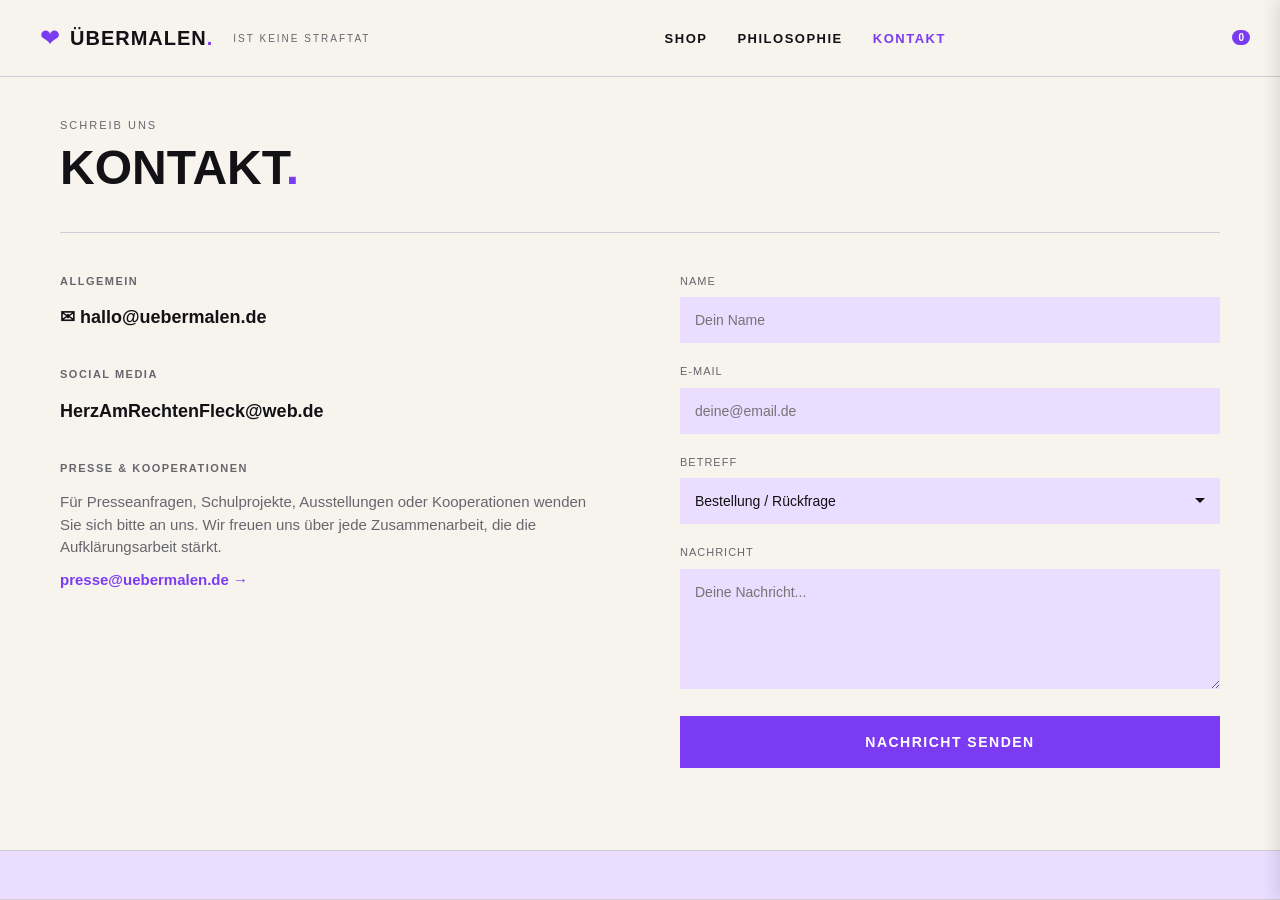
==== kontakt.html @ 70829ca5 "Erster Commit fuer Github pages" ====
<!DOCTYPE html>
<html lang="de">
<head>
    <meta charset="UTF-8">
    <meta name="viewport" content="width=device-width, initial-scale=1.0">
    <title>ÜBERMALEN — Ist Keine Straftat Online Shop</title>
    <link rel="stylesheet" href="style.css">
</head>
<body>

    <header>
        <div class="nav-container">
            <a href="index.html" class="logo-section">
                <span class="logo-heart">❤</span>
                <div>
                    <div class="logo-text">Übermalen<span>.</span></div>
                </div>
                <span class="logo-subtext">Ist keine Straftat</span>
            </a>
            <nav>
                <ul>
                    <li><a href="shop.html" id="nav-shop">Shop</a></li>
                    <li><a href="philosophie.html" id="nav-philosophie">Philosophie</a></li>
                    <li><a href="kontakt.html" id="nav-kontakt">Kontakt</a></li>
                </ul>
            </nav>
            <button class="cart-icon-btn" onclick="toggleCart()">
                 <span class="cart-count" id="cart-count">0</span>
            </button>
        </div>
    </header>

    <main>
        <div class="section-subtitle">Schreib uns</div>
        <h1 class="section-title">Kontakt<span>.</span></h1>

        <section class="kontakt-grid">
            <div>
                <div class="kontakt-info-block">
                    <h3>Allgemein</h3>
                    <a href="mailto:hallo@uebermalen.de" class="kontakt-link">✉ hallo@uebermalen.de</a>
                </div>

                <div class="kontakt-info-block">
                    <h3>Social Media</h3>
                    <a href="https://instagram.com/uebermalen.projekt" target="_blank" class="kontakt-link"> HerzAmRechtenFleck@web.de</a>
                </div>

                <div class="kontakt-info-block">
                    <h3>Presse & Kooperationen</h3>
                    <p class="kontakt-text"> Für Presseanfragen, Schulprojekte, Ausstellungen oder Kooperationen wenden Sie sich bitte an uns. Wir freuen uns über jede Zusammenarbeit, die die Aufklärungsarbeit stärkt. </p>
                    <a href="mailto:presse@uebermalen.de" class="kontakt-link" style="font-size:15px; color:var(--primary-color); margin-top:10px;">presse@uebermalen.de &rarr;</a>
                </div>
            </div>

            <div>
                <form onsubmit="event.preventDefault(); alert('Ihre Nachricht wurde erfolgreich gesendet!'); this.reset();">
                    <div class="form-group">
                        <label for="name">Name</label>
                        <input type="text" id="name" class="form-control" placeholder="Dein Name" required>
                    </div>

                    <div class="form-group">
                        <label for="email">E-Mail</label>
                        <input type="email" id="email" class="form-control" placeholder="deine@email.de" required>
                    </div>

                    <div class="form-group">
                        <label for="betreff">Betreff</label>
                        <select id="betreff" class="form-control">
                            <option>Bestellung / Rückfrage</option>
                            <option>Kooperation</option>
                            <option>Presseanfrage</option>
                            <option>Allgemeines</option>
                        </select>
                    </div>

                    <div class="form-group">
                        <label for="nachricht">Nachricht</label>
                        <textarea id="nachricht" class="form-control" placeholder="Deine Nachricht..." required></textarea>
                    </div>

                    <button type="submit" class="btn-submit">Nachricht Senden</button>
                </form>
            </div>
        </section>
    </main>

    <!-- Shopping Cart Sidebar -->
    <div class="cart-modal" id="cartModal">
        <div class="cart-header">
            <h2>Warenkorb</h2>
            <button class="close-cart" onclick="toggleCart()">&times;</button>
        </div>
        <div class="cart-items" id="cartItems">
            <!-- Items load dynamically -->
            <p style="color: var(--text-muted); text-align: center; margin-top: 40px;">Dein Warenkorb ist leer.</p>
        </div>
        <div class="cart-footer">
            <div class="cart-total">
                <span>Gesamtsumme:</span>
                <span id="cartTotal">0,00 €</span>
            </div>
            <button class="checkout-btn" onclick="alert('Vielen Dank für Ihre Bestellung!')">Zur Kasse</button>
        </div>
    </div>

    <!-- Ticker Marquee -->
    <div class="marquee-bar">
        <div class="marquee-content">
            <span>♥ ZIVILCOURAGE</span>
            <span>• KEIN PLATZ FÜR HASS</span>
            <span>• §303 STGB</span>
            <span>• ÜBERMALEN IST KEINE STRAFTAT</span>
            <span>• ZIVILCOURAGE</span>
            <span>• KEIN PLATZ FÜR HASS</span>
            <span>• §303 STGB</span>
            <span>• ÜBERMALEN IST KEINE STRAFTAT</span>
        </div>
    </div>

    <script>
        // Shopping Cart Logic
        let cart = JSON.parse(localStorage.getItem('uebermalen_cart')) || [];

        function saveCart() {
            localStorage.setItem('uebermalen_cart', JSON.stringify(cart));
            updateCartUI();
        }

        function toggleCart() {
            document.getElementById('cartModal').classList.toggle('open');
        }

        function addToCart(name, price, sizeId) {
            const sizeSelect = document.getElementById(sizeId);
            const size = sizeSelect ? sizeSelect.value : 'Standard';
            
            const existingItem = cart.find(item => item.name === name && item.size === size);
            if (existingItem) {
                existingItem.qty += 1;
            } else {
                cart.push({ name, price, size, qty: 1 });
            }
            saveCart();
            // Open cart to show user item was added
            document.getElementById('cartModal').classList.add('open');
        }

        function removeFromCart(index) {
            cart.splice(index, 1);
            saveCart();
        }

        function updateCartUI() {
            const cartCount = document.getElementById('cart-count');
            const cartItems = document.getElementById('cartItems');
            const cartTotal = document.getElementById('cartTotal');
            
            // Total quantity
            const totalQty = cart.reduce((sum, item) => sum + item.qty, 0);
            cartCount.textContent = totalQty;

            if (cart.length === 0) {
                cartItems.innerHTML = '<p style="color: var(--text-muted); text-align: center; margin-top: 40px;">Dein Warenkorb ist leer.</p>';
                cartTotal.textContent = '0,00 €';
                return;
            }

            let html = '';
            let total = 0;
            cart.forEach((item, index) => {
                const itemTotal = item.price * item.qty;
                total += itemTotal;
                html += `
                    <div class="cart-item">
                        <div class="cart-item-info">
                            <h4>${item.name}</h4>
                            <p>Größe: ${item.size} | Menge: ${item.qty}</p>
                        </div>
                        <div style="display: flex; align-items: center;">
                            <span class="cart-item-price">${itemTotal.toFixed(2).replace('.', ',')} €</span>
                            <button class="remove-item" onclick="removeFromCart(${index})">&times;</button>
                        </div>
                    </div>
                `;
            });
            cartItems.innerHTML = html;
            cartTotal.textContent = total.toFixed(2).replace('.', ',') + ' €';
        }

        // Highlight active nav item
        const currentFile = window.location.pathname.split("/").pop();
        if (currentFile === "shop.html") document.getElementById('nav-shop')?.classList.add('active');
        if (currentFile === "philosophie.html") document.getElementById('nav-philosophie')?.classList.add('active');
        if (currentFile === "kontakt.html") document.getElementById('nav-kontakt')?.classList.add('active');

        // Initial UI load
        updateCartUI();
    </script>
</body>
</html>
---- style.css ----
/* CSS Stylesheet for Übermalen Online Shop */
:root {
    --bg-color: #f7f4ee;
    --primary-color: #7b3bf2;
    --primary-light: #eaddff;
    --text-dark: #111116;
    --text-muted: #66666e;
    --border-color: #d1cbd4;
    --white: #ffffff;
    --font-main: 'Helvetica Neue', Arial, sans-serif;
}

*, *::before, *::after {
    box-sizing: border-box;
    margin: 0;
    padding: 0;
}

body {
    background-color: var(--bg-color);
    color: var(--text-dark);
    font-family: var(--font-main);
    line-height: 1.5;
    padding-bottom: 60px;
}

/* Header & Navigation */
header {
    border-bottom: 1px solid var(--border-color);
    padding: 20px 40px;
    background-color: var(--bg-color);
    position: sticky;
    top: 0;
    z-index: 100;
}

.nav-container {
    max-width: 1200px;
    margin: 0 auto;
    display: flex;
    justify-content: space-between;
    align-items: center;
}

.logo-section {
    display: flex;
    align-items: center;
    gap: 10px;
    text-decoration: none;
    color: var(--text-dark);
}

.logo-heart {
    color: var(--primary-color);
    font-size: 24px;
}

.logo-text {
    font-weight: 900;
    font-size: 20px;
    text-transform: uppercase;
    letter-spacing: 1px;
}

.logo-text span {
    color: var(--primary-color);
}

.logo-subtext {
    font-size: 10px;
    letter-spacing: 2px;
    color: var(--text-muted);
    text-transform: uppercase;
    margin-left: 10px;
}

nav ul {
    display: flex;
    list-style: none;
    gap: 30px;
}

nav ul li a {
    text-decoration: none;
    color: var(--text-dark);
    text-transform: uppercase;
    font-size: 13px;
    font-weight: 600;
    letter-spacing: 1.5px;
    transition: color 0.2s ease;
}

nav ul li a:hover, nav ul li a.active {
    color: var(--primary-color);
}

.cart-icon-btn {
    background: none;
    border: none;
    cursor: pointer;
    position: relative;
    color: var(--text-dark);
    font-size: 18px;
}

.cart-count {
    position: absolute;
    top: -8px;
    right: -10px;
    background-color: var(--primary-color);
    color: var(--white);
    font-size: 10px;
    font-weight: bold;
    padding: 2px 6px;
    border-radius: 10px;
}

/* Main Content Containers */
main {
    max-width: 1200px;
    margin: 40px auto;
    padding: 0 20px;
}

/* Hero Section (Index/Home) */
.hero-section {
    display: flex;
    align-items: center;
    justify-content: space-between;
    min-height: 70vh;
    gap: 40px;
}

.hero-text-side {
    flex: 1;
}

.tag-badge {
    display: inline-block;
    background-color: var(--primary-light);
    color: var(--primary-color);
    font-size: 11px;
    font-weight: bold;
    padding: 4px 10px;
    text-transform: uppercase;
    letter-spacing: 1px;
    margin-bottom: 25px;
}

.hero-title {
    font-size: 64px;
    font-weight: 900;
    line-height: 0.95;
    text-transform: uppercase;
    margin-bottom: 25px;
    color: var(--text-dark);
}

.hero-title span.strike {
    color: var(--primary-color);
    position: relative;
    display: inline-block;
}

.hero-title span.strike::after {
    content: "";
    position: absolute;
    left: 0;
    top: 50%;
    width: 100%;
    height: 4px;
    background-color: var(--text-dark);
    transform: translateY(-50%);
}

.hero-description {
    font-size: 16px;
    color: var(--text-muted);
    max-width: 450px;
    margin-bottom: 35px;
}

.cta-buttons {
    display: flex;
    gap: 20px;
}

.btn-primary {
    background-color: var(--primary-color);
    color: var(--white);
    border: none;
    padding: 15px 30px;
    font-size: 14px;
    font-weight: bold;
    text-transform: uppercase;
    letter-spacing: 1px;
    cursor: pointer;
    text-decoration: none;
    display: inline-flex;
    align-items: center;
    gap: 10px;
    transition: background-color 0.2s ease;
}

.btn-primary:hover {
    background-color: #6226cf;
}

.btn-secondary {
    background-color: transparent;
    color: var(--text-dark);
    border: 1px solid var(--border-color);
    padding: 15px 30px;
    font-size: 14px;
    font-weight: bold;
    text-transform: uppercase;
    letter-spacing: 1px;
    cursor: pointer;
    text-decoration: none;
    transition: background-color 0.2s ease;
}

.btn-secondary:hover {
    background-color: rgba(0, 0, 0, 0.04);
}

.hero-graphic-side {
    flex: 1;
    display: flex;
    justify-content: center;
    align-items: center;
    position: relative;
}

.big-heart {
    font-size: 280px;
    color: var(--primary-color);
    filter: drop-shadow(8px 8px 0px rgba(0,0,0,0.05));
    line-height: 1;
}

.shop-preview-section {
    margin-top: 80px;
    padding-top: 60px;
    border-top: 1px solid var(--border-color);
}

.shop-preview-header {
    display: flex;
    align-items: center;
    justify-content: space-between;
    gap: 20px;
    margin-bottom: 40px;
}

.shop-preview-header .section-title {
    font-size: 40px;
    margin-bottom: 0;
}

.shop-preview-header .btn-secondary {
    padding: 14px 28px;
}

.products-grid {
    display: grid;
    grid-template-columns: repeat(auto-fill, minmax(300px, 1fr));
    gap: 40px;
}

.graphic-caption {
    position: absolute;
    bottom: -20px;
    right: 40px;
    font-size: 10px;
    text-transform: uppercase;
    letter-spacing: 1.5px;
    color: var(--text-muted);
    text-align: right;
}

/* Ticker Marquee */
.marquee-bar {
    background-color: var(--primary-light);
    border-top: 1px solid var(--border-color);
    border-bottom: 1px solid var(--border-color);
    padding: 12px 0;
    overflow: hidden;
    white-space: nowrap;
    position: fixed;
    bottom: 0;
    width: 100%;
    z-index: 99;
}

.marquee-content {
    display: inline-block;
    animation: marquee 25s linear infinite;
    padding-left: 100%;
}

.marquee-content span {
    font-size: 11px;
    text-transform: uppercase;
    letter-spacing: 2px;
    color: var(--primary-color);
    font-weight: bold;
    margin-right: 50px;
}

@keyframes marquee {
    0% { transform: translate3d(0, 0, 0); }
    100% { transform: translate3d(-100%, 0, 0); }
}

/* Philosophie Page */
.section-subtitle {
    font-size: 11px;
    text-transform: uppercase;
    letter-spacing: 2px;
    color: var(--text-muted);
    margin-bottom: 10px;
}

.section-title {
    font-size: 48px;
    font-weight: 900;
    text-transform: uppercase;
    margin-bottom: 40px;
    line-height: 1;
}

.section-title span {
    color: var(--primary-color);
}

.content-grid {
    display: grid;
    grid-template-columns: 1fr 2fr;
    gap: 60px;
    border-top: 1px solid var(--border-color);
    padding-top: 40px;
    margin-bottom: 60px;
}

.grid-label {
    font-size: 12px;
    text-transform: uppercase;
    letter-spacing: 1.5px;
    font-weight: bold;
    color: var(--text-muted);
}

.grid-text p {
    font-size: 18px;
    line-height: 1.6;
    margin-bottom: 25px;
    color: var(--text-dark);
}

.grid-text p strong {
    font-weight: 700;
}

/* Kontakt Form */
.kontakt-grid {
    display: grid;
    grid-template-columns: 1fr 1fr;
    gap: 80px;
    border-top: 1px solid var(--border-color);
    padding-top: 40px;
}

.kontakt-info-block {
    margin-bottom: 35px;
}

.kontakt-info-block h3 {
    font-size: 11px;
    text-transform: uppercase;
    letter-spacing: 1.5px;
    color: var(--text-muted);
    margin-bottom: 15px;
}

.kontakt-link {
    color: var(--text-dark);
    font-size: 18px;
    text-decoration: none;
    font-weight: bold;
    display: inline-flex;
    align-items: center;
    gap: 8px;
}

.kontakt-link:hover {
    color: var(--primary-color);
}

.kontakt-text {
    font-size: 15px;
    color: var(--text-muted);
    line-height: 1.5;
}

.form-group {
    margin-bottom: 20px;
}

.form-group label {
    display: block;
    font-size: 11px;
    text-transform: uppercase;
    letter-spacing: 1px;
    color: var(--text-muted);
    margin-bottom: 8px;
}

.form-control {
    width: 100%;
    background-color: var(--primary-light);
    border: none;
    padding: 15px;
    font-family: var(--font-main);
    font-size: 14px;
    color: var(--text-dark);
    outline: none;
    transition: background-color 0.2s ease;
}

.form-control:focus {
    background-color: #decfff;
}

select.form-control {
    appearance: none;
    background-image: url("data:image/svg+xml;utf8,<svg xmlns='http://www.w3.org/2000/svg' width='10' height='6' viewBox='0 0 10 6'><path d='M0 0l5 5 5-5z' fill='%23111116'/></svg>");
    background-repeat: no-repeat;
    background-position: right 15px center;
}

textarea.form-control {
    min-height: 120px;
    resize: vertical;
}

.btn-submit {
    width: 100%;
    background-color: var(--primary-color);
    color: var(--white);
    border: none;
    padding: 18px;
    font-size: 14px;
    font-weight: bold;
    text-transform: uppercase;
    letter-spacing: 1.5px;
    cursor: pointer;
    transition: background-color 0.2s ease;
}

.btn-submit:hover {
    background-color: #6226cf;
}

/* Shop / Products */
.products-grid {
    display: grid;
    grid-template-columns: repeat(auto-fill, minmax(300px, 1fr));
    gap: 40px;
}

.product-card {
    background-color: var(--white);
    border: 1px solid var(--border-color);
    padding: 20px;
    display: flex;
    flex-direction: column;
    justify-content: space-between;
}

.product-image-placeholder {
    background-color: var(--bg-color);
    height: 250px;
    display: flex;
    justify-content: center;
    align-items: center;
    margin-bottom: 20px;
    font-size: 64px;
    color: var(--primary-color);
}

.product-info h3 {
    font-size: 18px;
    font-weight: bold;
    text-transform: uppercase;
    margin-bottom: 5px;
}

.product-price {
    font-size: 16px;
    font-weight: bold;
    color: var(--primary-color);
    margin-bottom: 15px;
}

.product-options {
    margin-bottom: 15px;
}

.product-options label {
    font-size: 11px;
    text-transform: uppercase;
    color: var(--text-muted);
    display: block;
    margin-bottom: 5px;
}

.size-select {
    width: 100%;
    padding: 8px;
    border: 1px solid var(--border-color);
    background-color: var(--bg-color);
    outline: none;
}

/* Shopping Cart Drawer/Modal */
.cart-modal {
    position: fixed;
    top: 0;
    right: -400px;
    width: 400px;
    height: 100vh;
    background-color: var(--white);
    box-shadow: -5px 0 15px rgba(0,0,0,0.1);
    z-index: 1000;
    transition: right 0.3s ease;
    padding: 30px;
    display: flex;
    flex-direction: column;
}

.cart-modal.open {
    right: 0;
}

.cart-header {
    display: flex;
    justify-content: space-between;
    align-items: center;
    border-bottom: 1px solid var(--border-color);
    padding-bottom: 15px;
    margin-bottom: 20px;
}

.cart-header h2 {
    font-size: 20px;
    text-transform: uppercase;
    font-weight: 900;
}

.close-cart {
    background: none;
    border: none;
    font-size: 24px;
    cursor: pointer;
    color: var(--text-dark);
}

.cart-items {
    flex: 1;
    overflow-y: auto;
}

.cart-item {
    display: flex;
    justify-content: space-between;
    align-items: center;
    padding: 15px 0;
    border-bottom: 1px solid var(--bg-color);
}

.cart-item-info h4 {
    font-size: 14px;
    text-transform: uppercase;
}

.cart-item-info p {
    font-size: 12px;
    color: var(--text-muted);
}

.cart-item-price {
    font-weight: bold;
    font-size: 14px;
}

.remove-item {
    background: none;
    border: none;
    color: #ff4d4d;
    cursor: pointer;
    font-size: 12px;
    margin-left: 10px;
}

.cart-footer {
    border-top: 1px solid var(--border-color);
    padding-top: 20px;
}

.cart-total {
    display: flex;
    justify-content: space-between;
    font-weight: bold;
    font-size: 18px;
    margin-bottom: 20px;
}

.checkout-btn {
    width: 100%;
    background-color: var(--primary-color);
    color: var(--white);
    border: none;
    padding: 15px;
    text-transform: uppercase;
    font-weight: bold;
    cursor: pointer;
    letter-spacing: 1px;
}
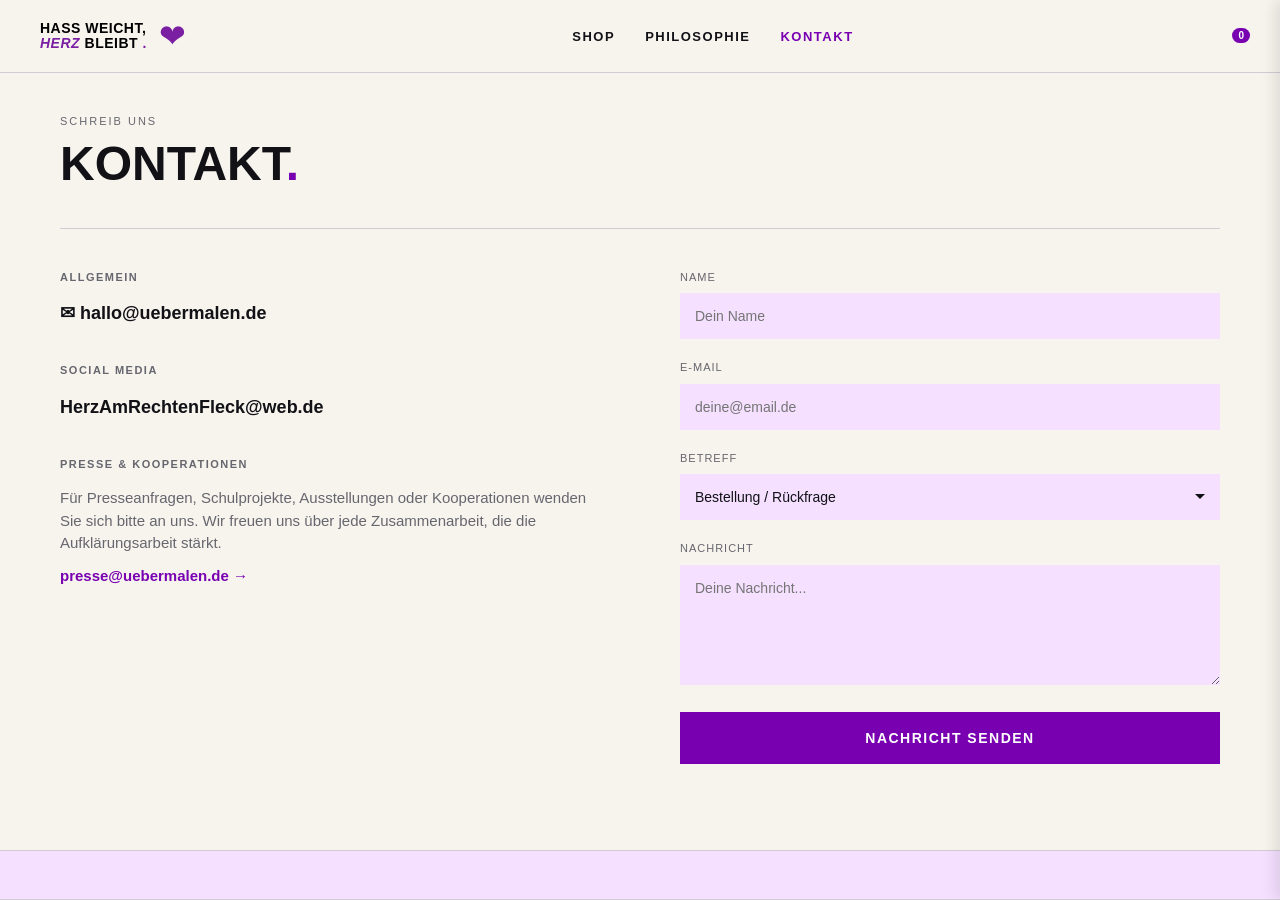
==== commit 1eced0f8: "Neue Farbe" ====
--- a/kontakt.html
+++ b/kontakt.html
@@ -10,12 +10,12 @@
 
     <header>
         <div class="nav-container">
-            <a href="index.html" class="logo-section">
-                <span class="logo-heart">❤</span>
-                <div>
-                    <div class="logo-text">Übermalen<span>.</span></div>
-                </div>
-                <span class="logo-subtext">Ist keine Straftat</span>
+           <a href="index.html" class="logo-section" style="display: flex; align-items: center; gap: 12px; text-decoration: none;">
+                <div style="font-family: sans-serif; font-weight: 900; text-transform: uppercase; line-height: 1.1; font-size: 14px; color: #000000; letter-spacing: 0.5px;">
+                    Hass weicht,<br><span style="color: #7A1FA2; font-style: italic;">herz</span>
+                    bleibt <span style="color: #7A1FA2;">.</span>
+                </div>
+                <span style="color: #7A1FA2; font-size: 32px; line-height: 1;">❤</span>
             </a>
             <nav>
                 <ul>
--- a/style.css
+++ b/style.css
@@ -1,8 +1,8 @@
 /* CSS Stylesheet for Übermalen Online Shop */
 :root {
     --bg-color: #f7f4ee;
-    --primary-color: #7b3bf2;
-    --primary-light: #eaddff;
+    --primary-color: #7800b1;
+    --primary-light: #f5e0ff;
     --text-dark: #111116;
     --text-muted: #66666e;
     --border-color: #d1cbd4;
@@ -203,7 +203,7 @@
 }
 
 .btn-primary:hover {
-    background-color: #6226cf;
+    background-color: #7800b1;
 }
 
 .btn-secondary {
@@ -459,7 +459,7 @@
 }
 
 .btn-submit:hover {
-    background-color: #6226cf;
+    background-color: #7800b1;
 }
 
 /* Shop / Products */
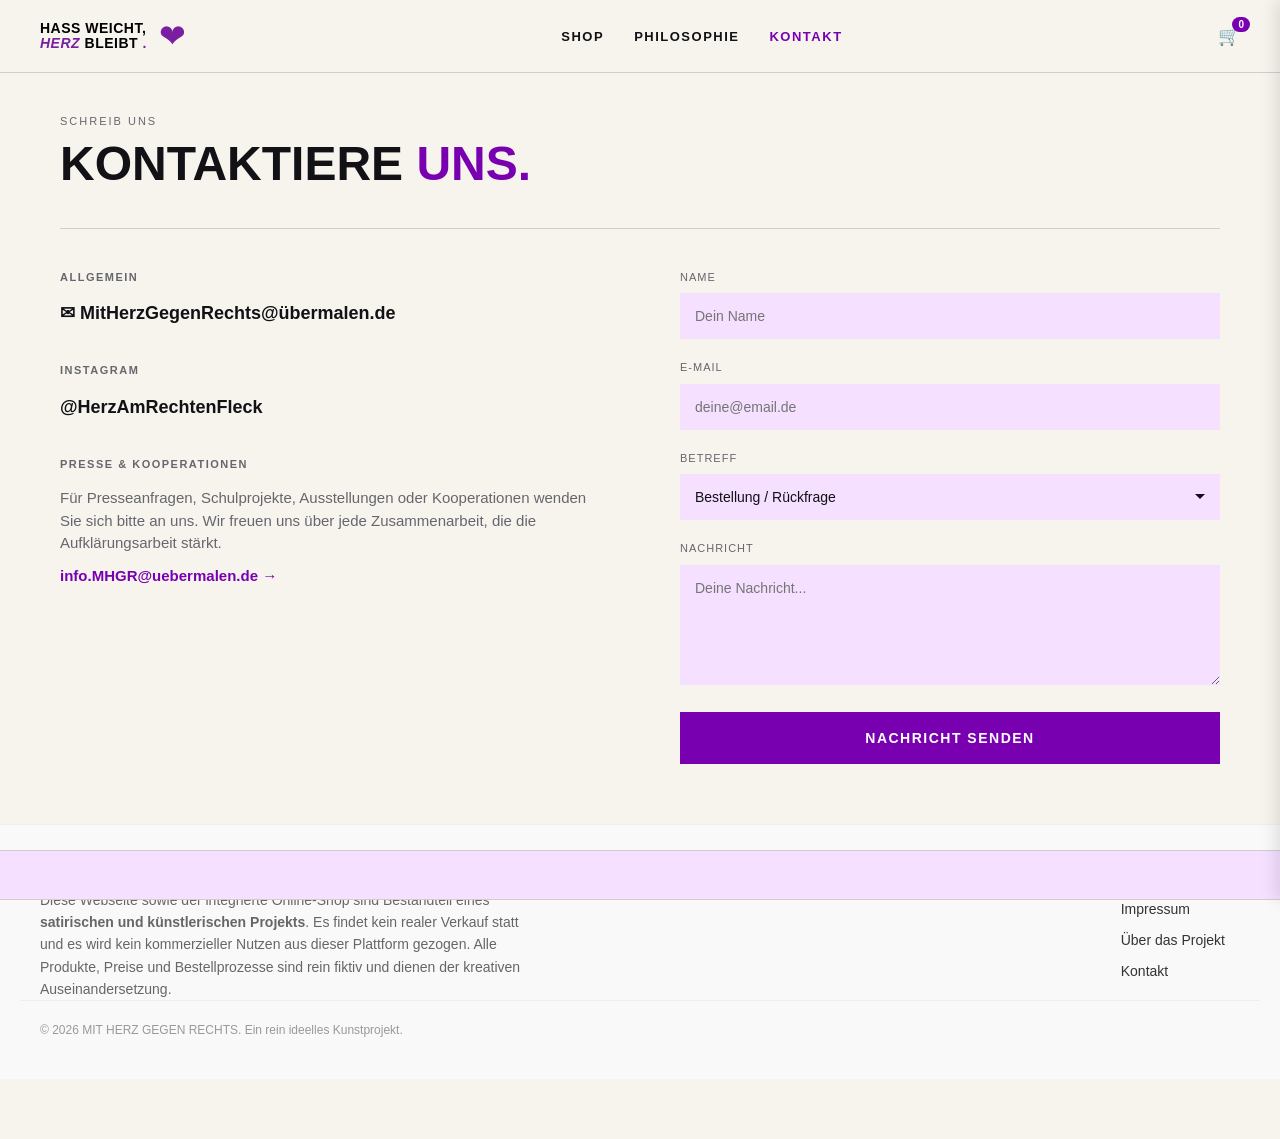
==== commit d24cd82c: "Neues Interface" ====
--- a/kontakt.html
+++ b/kontakt.html
@@ -3,7 +3,7 @@
 <head>
     <meta charset="UTF-8">
     <meta name="viewport" content="width=device-width, initial-scale=1.0">
-    <title>ÜBERMALEN — Ist Keine Straftat Online Shop</title>
+    <title>MIT HERZ GEGEN RECHTS- Online Shop</title>
     <link rel="stylesheet" href="style.css">
 </head>
 <body>
@@ -15,7 +15,7 @@
                     Hass weicht,<br><span style="color: #7A1FA2; font-style: italic;">herz</span>
                     bleibt <span style="color: #7A1FA2;">.</span>
                 </div>
-                <span style="color: #7A1FA2; font-size: 32px; line-height: 1;">❤</span>
+                <span style="color: #7A1FA2; font-size: 32px; line-height: 1;">❤&#xFE0E;</span>
             </a>
             <nav>
                 <ul>
@@ -24,7 +24,7 @@
                     <li><a href="kontakt.html" id="nav-kontakt">Kontakt</a></li>
                 </ul>
             </nav>
-            <button class="cart-icon-btn" onclick="toggleCart()">
+            <button class="cart-icon-btn" onclick="toggleCart()">🛒
                  <span class="cart-count" id="cart-count">0</span>
             </button>
         </div>
@@ -32,24 +32,24 @@
 
     <main>
         <div class="section-subtitle">Schreib uns</div>
-        <h1 class="section-title">Kontakt<span>.</span></h1>
+        <h1 class="section-title">Kontaktiere <span>Uns.</span></h1>
 
         <section class="kontakt-grid">
             <div>
                 <div class="kontakt-info-block">
                     <h3>Allgemein</h3>
-                    <a href="mailto:hallo@uebermalen.de" class="kontakt-link">✉ hallo@uebermalen.de</a>
+                    <a href="mailto:hallo@uebermalen.de" class="kontakt-link">✉ MitHerzGegenRechts@übermalen.de</a>
                 </div>
 
                 <div class="kontakt-info-block">
-                    <h3>Social Media</h3>
-                    <a href="https://instagram.com/uebermalen.projekt" target="_blank" class="kontakt-link"> HerzAmRechtenFleck@web.de</a>
+                    <h3>Instagram</h3>
+                    <a href="https://instagram.com/uebermalen.projekt" target="_blank" class="kontakt-link"> @HerzAmRechtenFleck</a>
                 </div>
 
                 <div class="kontakt-info-block">
                     <h3>Presse & Kooperationen</h3>
                     <p class="kontakt-text"> Für Presseanfragen, Schulprojekte, Ausstellungen oder Kooperationen wenden Sie sich bitte an uns. Wir freuen uns über jede Zusammenarbeit, die die Aufklärungsarbeit stärkt. </p>
-                    <a href="mailto:presse@uebermalen.de" class="kontakt-link" style="font-size:15px; color:var(--primary-color); margin-top:10px;">presse@uebermalen.de &rarr;</a>
+                    <a href="mailto:info.MHGR@uebermalen.de" class="kontakt-link" style="font-size:15px; color:var(--primary-color); margin-top:10px;">info.MHGR@uebermalen.de &rarr;</a>
                 </div>
             </div>
 
@@ -108,7 +108,7 @@
     <!-- Ticker Marquee -->
     <div class="marquee-bar">
         <div class="marquee-content">
-            <span>♥ ZIVILCOURAGE</span>
+            <span>❤&#xFE0E; ZIVILCOURAGE</span>
             <span>• KEIN PLATZ FÜR HASS</span>
             <span>• §303 STGB</span>
             <span>• ÜBERMALEN IST KEINE STRAFTAT</span>
@@ -118,7 +118,30 @@
             <span>• ÜBERMALEN IST KEINE STRAFTAT</span>
         </div>
     </div>
-
+<footer>
+        <div class="footer-container">
+            <div class="footer-info">
+                <h3>Wichtiger Hinweis</h3>
+                <p>
+                    Diese Webseite sowie der integrierte Online-Shop sind Bestandteil eines 
+                    <strong>satirischen und künstlerischen Projekts</strong>. Es findet kein realer Verkauf statt 
+                    und es wird kein kommerzieller Nutzen aus dieser Plattform gezogen. Alle Produkte, 
+                    Preise und Bestellprozesse sind rein fiktiv und dienen der kreativen Auseinandersetzung.
+                </p>
+            </div>
+            <div class="footer-links">
+                <h3>Rechtliches</h3>
+                <a href="#impressum" >Impressum</a>
+                <a href="philosophie.html">Über das Projekt</a>
+                <a href="kontakt.html">Kontakt</a>
+            </div>
+        </div>
+        <div class="footer-bottom">
+            <div class="footer-container">
+                <p>&copy; 2026 MIT HERZ GEGEN RECHTS. Ein rein ideelles Kunstprojekt.</p>
+            </div>
+        </div>
+    </footer>
     <script>
         // Shopping Cart Logic
         let cart = JSON.parse(localStorage.getItem('uebermalen_cart')) || [];
--- a/style.css
+++ b/style.css
@@ -627,3 +627,75 @@
     cursor: pointer;
     letter-spacing: 1px;
 }
+footer {
+            background-color: #f9f9f9;
+            border-top: 1px solid #eeeeee;
+            padding: 40px 20px;
+            font-family: sans-serif;
+            color: #333333;
+            margin-top: 60px;
+        }
+        .footer-container {
+            max-width: 1200px;
+            margin: 0 auto;
+            display: flex;
+            flex-direction: column;
+            gap: 30px;
+        }
+        @media (min-width: 768px) {
+            .footer-container {
+                flex-direction: row;
+                justify-content: space-between;
+                align-items: flex-start;
+            }
+        }
+        .footer-info {
+            max-width: 500px;
+        }
+        .footer-info h3 {
+            color: #7A1FA2;
+            margin-top: 0;
+            font-size: 16px;
+            text-transform: uppercase;
+            letter-spacing: 0.5px;
+        }
+        .footer-info p {
+            font-size: 14px;
+            line-height: 1.6;
+            color: #666666;
+            margin: 0;
+        }
+        .footer-links {
+            display: flex;
+            flex-direction: column;
+            gap: 10px;
+        }
+        .footer-links h3 {
+            margin-top: 0;
+            font-size: 16px;
+            text-transform: uppercase;
+            letter-spacing: 0.5px;
+        }
+        .footer-links a {
+            color: #333333;
+            text-decoration: none;
+            font-size: 14px;
+            transition: color 0.2s ease;
+        }
+        .footer-links a:hover {
+            color: #7A1FA2;
+        }
+        .footer-bottom {
+            border-top: 1px solid #eeeeee;
+            padding-top: 20px;
+            text-align: center;
+            font-size: 12px;
+            color: #999999;
+            width: 100%;
+        }
+        .product-image {
+        width: 100%;
+         height: 100%;
+         object-fit: cover;
+         border-radius: 8px; 
+        }
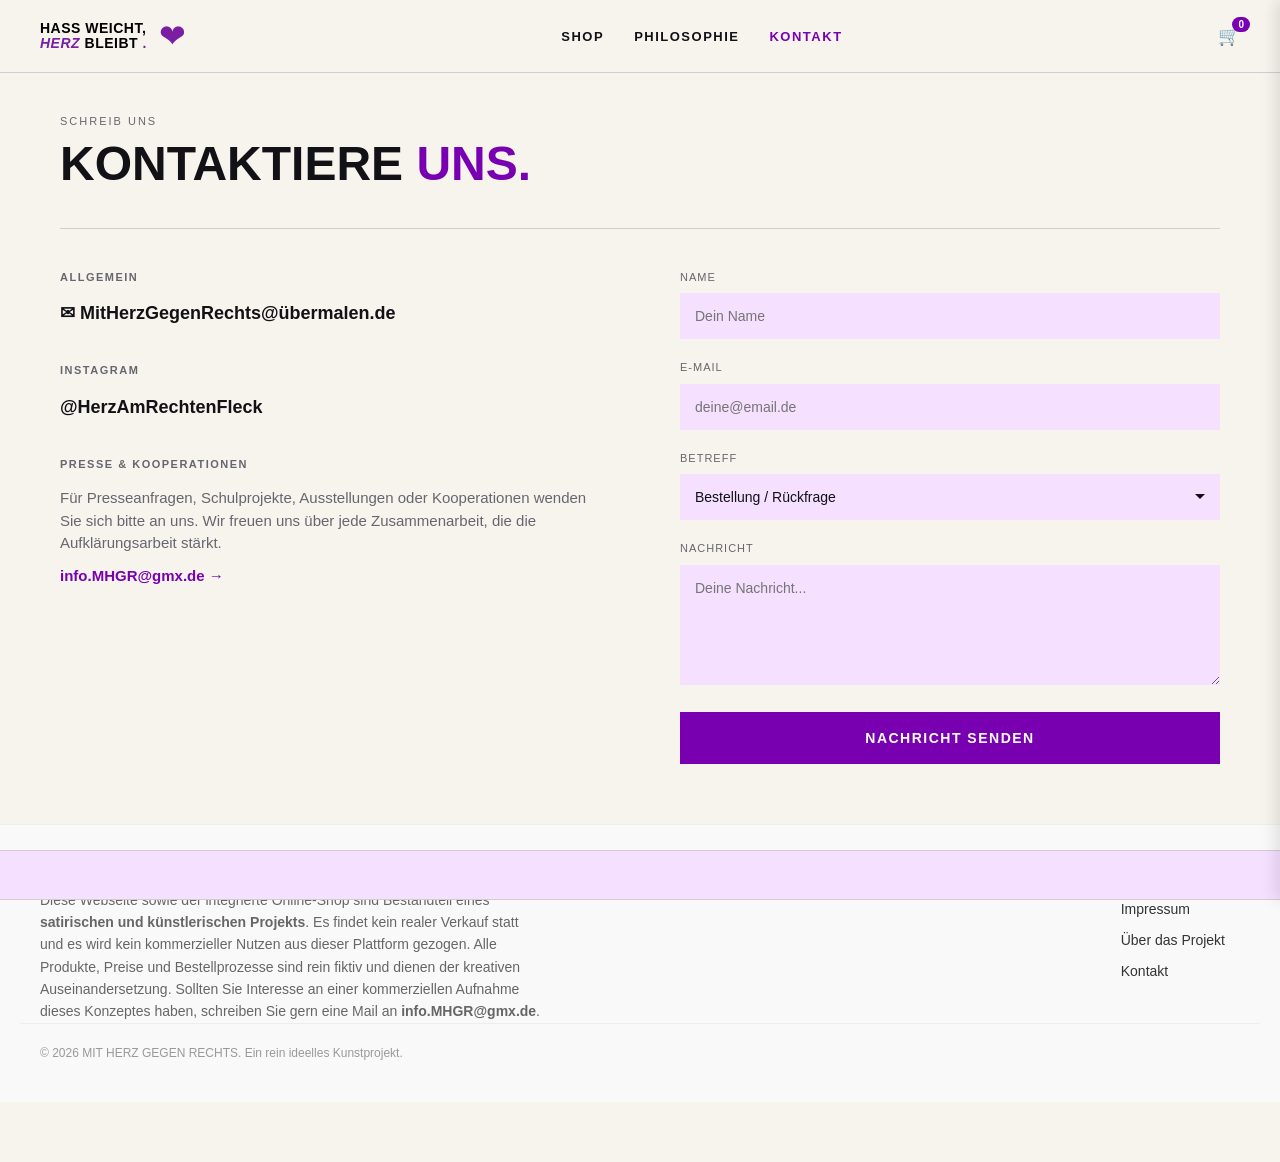
==== commit 3b268eba: "aktive Mailadresse" ====
--- a/kontakt.html
+++ b/kontakt.html
@@ -49,7 +49,7 @@
                 <div class="kontakt-info-block">
                     <h3>Presse & Kooperationen</h3>
                     <p class="kontakt-text"> Für Presseanfragen, Schulprojekte, Ausstellungen oder Kooperationen wenden Sie sich bitte an uns. Wir freuen uns über jede Zusammenarbeit, die die Aufklärungsarbeit stärkt. </p>
-                    <a href="mailto:info.MHGR@uebermalen.de" class="kontakt-link" style="font-size:15px; color:var(--primary-color); margin-top:10px;">info.MHGR@uebermalen.de &rarr;</a>
+                    <a href="mailto:info.MHGR@gmx.de" class="kontakt-link" style="font-size:15px; color:var(--primary-color); margin-top:10px;">info.MHGR@gmx.de &rarr;</a>
                 </div>
             </div>
 
@@ -127,6 +127,7 @@
                     <strong>satirischen und künstlerischen Projekts</strong>. Es findet kein realer Verkauf statt 
                     und es wird kein kommerzieller Nutzen aus dieser Plattform gezogen. Alle Produkte, 
                     Preise und Bestellprozesse sind rein fiktiv und dienen der kreativen Auseinandersetzung.
+                    Sollten Sie Interesse an einer kommerziellen Aufnahme dieses Konzeptes haben, schreiben Sie gern eine Mail an <strong>info.MHGR@gmx.de</strong>.
                 </p>
             </div>
             <div class="footer-links">
